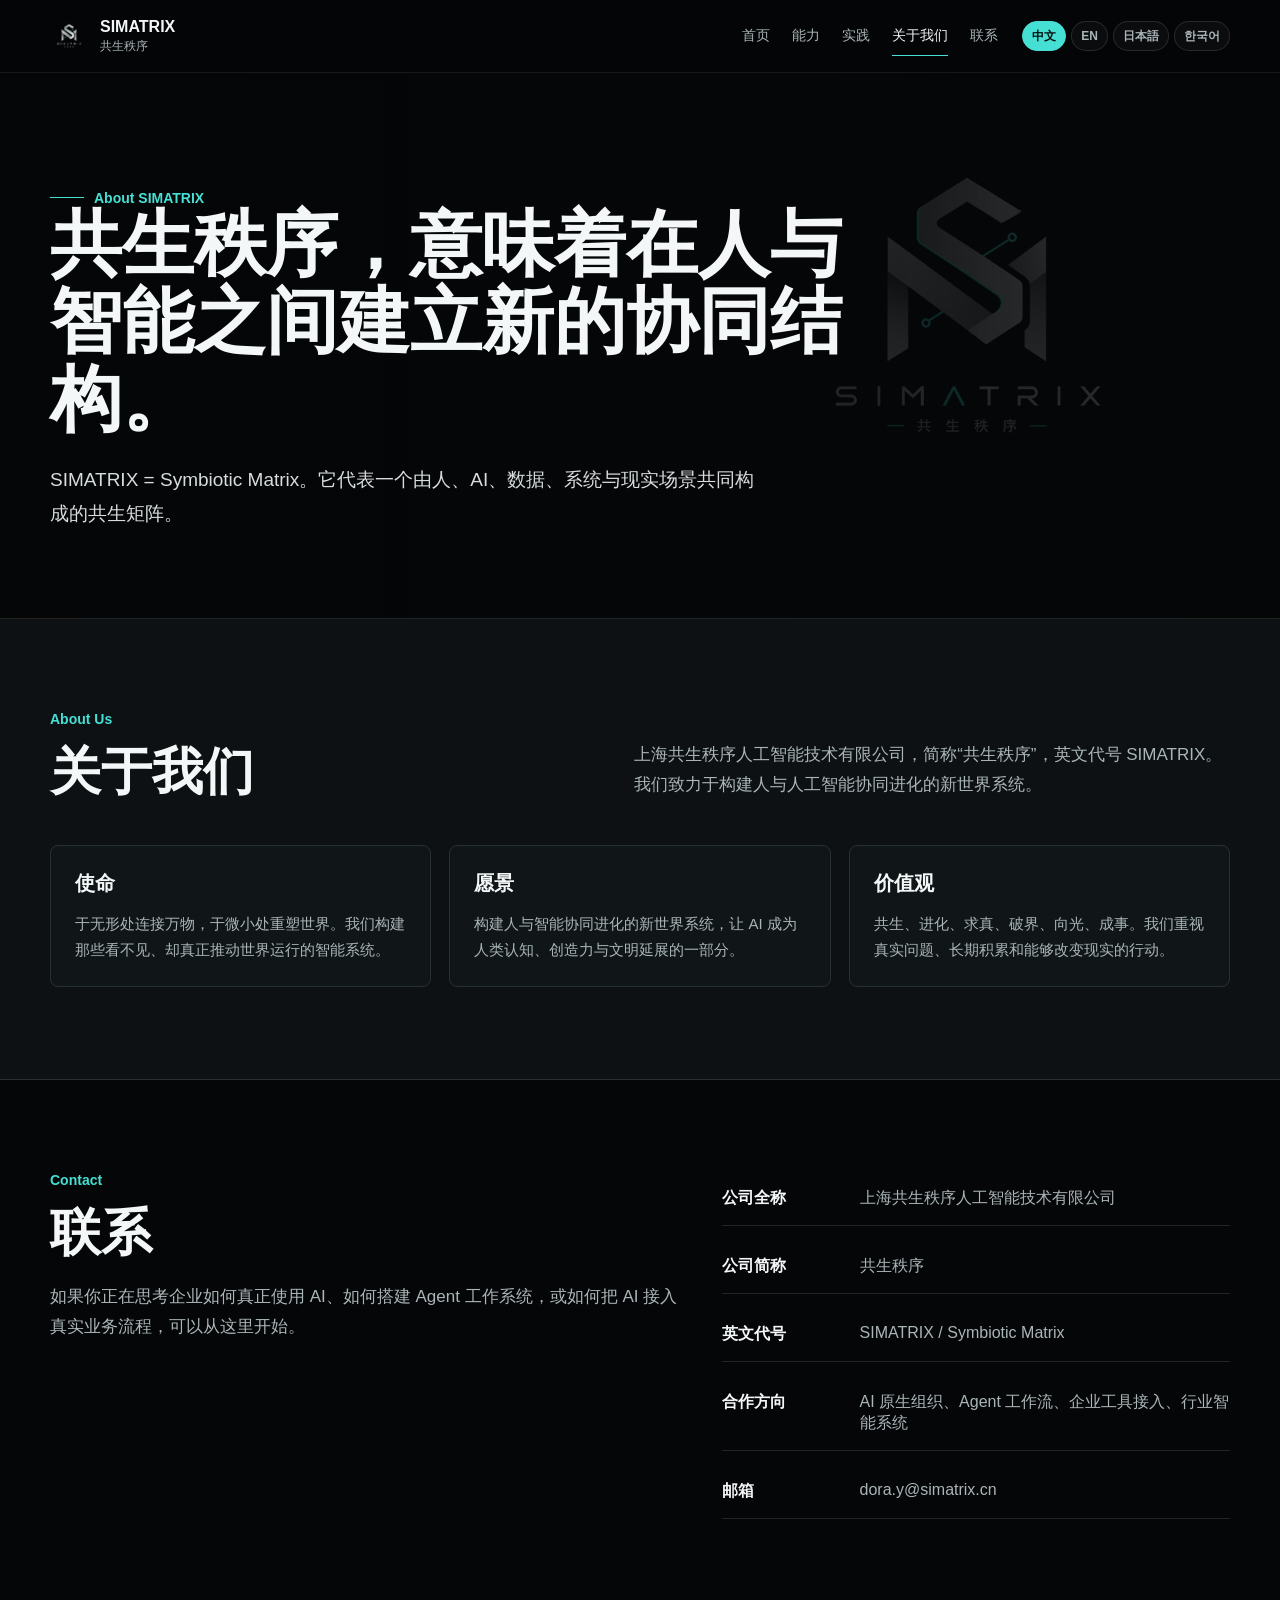
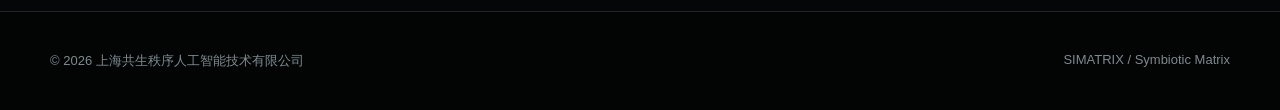
==== about.html @ 95277b28 "feat: initial SIMATRIX official site" ====
<!doctype html>
<html lang="zh-CN">
<head>
  <meta charset="utf-8">
  <meta name="viewport" content="width=device-width, initial-scale=1">
  <title>关于我们 | SIMATRIX 共生秩序</title>
  <meta name="description" content="上海共生秩序人工智能技术有限公司，SIMATRIX，构建人与智能协同进化系统。">
  <link rel="stylesheet" href="styles.css">
</head>
<body>
  <header class="site-header">
    <nav class="nav" aria-label="主导航">
      <a class="brand" href="index.html"><img class="brand-mark" src="assets/simatrix-logo.png" alt="SIMATRIX Logo"><span class="brand-name"><strong>SIMATRIX</strong><span>共生秩序</span></span></a>
      <button class="nav-toggle" type="button" aria-label="打开导航" aria-expanded="false">☰</button>
      <div class="nav-links"><a href="index.html">首页</a><a href="capabilities.html">能力</a><a href="work.html">实践</a><a class="active" href="about.html#about">关于我们</a><a href="about.html#contact">联系</a><div class="lang-switch" aria-label="语言切换"><button type="button" data-lang="zh" class="active">中文</button><button type="button" data-lang="en">EN</button><button type="button" data-lang="ja">日本語</button><button type="button" data-lang="ko">한국어</button></div></div>
    </nav>
  </header>

  <main>
    <section class="page-hero">
      <div class="section-inner">
        <div class="eyebrow">About SIMATRIX</div>
        <h1>共生秩序，意味着在人与智能之间建立新的协同结构。</h1>
        <p>SIMATRIX = Symbiotic Matrix。它代表一个由人、AI、数据、系统与现实场景共同构成的共生矩阵。</p>
      </div>
    </section>

    <section class="section band-dark" id="about">
      <div class="section-inner">
        <div class="section-head">
          <div>
            <div class="section-kicker">About Us</div>
            <h2>关于我们</h2>
          </div>
          <p class="section-lead">上海共生秩序人工智能技术有限公司，简称“共生秩序”，英文代号 SIMATRIX。我们致力于构建人与人工智能协同进化的新世界系统。</p>
        </div>
        <div class="grid-3">
          <article class="card">
            <h3>使命</h3>
            <p>于无形处连接万物，于微小处重塑世界。我们构建那些看不见、却真正推动世界运行的智能系统。</p>
          </article>
          <article class="card">
            <h3>愿景</h3>
            <p>构建人与智能协同进化的新世界系统，让 AI 成为人类认知、创造力与文明延展的一部分。</p>
          </article>
          <article class="card">
            <h3>价值观</h3>
            <p>共生、进化、求真、破界、向光、成事。我们重视真实问题、长期积累和能够改变现实的行动。</p>
          </article>
        </div>
      </div>
    </section>

    <section class="section" id="contact">
      <div class="section-inner contact-panel">
        <div>
          <div class="section-kicker">Contact</div>
          <h2>联系</h2>
          <p class="section-lead" style="margin-top: 20px;">如果你正在思考企业如何真正使用 AI、如何搭建 Agent 工作系统，或如何把 AI 接入真实业务流程，可以从这里开始。</p>
        </div>
        <div class="info-list">
          <div class="info-line"><strong>公司全称</strong><span>上海共生秩序人工智能技术有限公司</span></div>
          <div class="info-line"><strong>公司简称</strong><span>共生秩序</span></div>
          <div class="info-line"><strong>英文代号</strong><span>SIMATRIX / Symbiotic Matrix</span></div>
          <div class="info-line"><strong>合作方向</strong><span>AI 原生组织、Agent 工作流、企业工具接入、行业智能系统</span></div>
          <div class="info-line"><strong>邮箱</strong><span><a href="mailto:dora.y@simatrix.cn">dora.y@simatrix.cn</a></span></div>
        </div>
      </div>
    </section>
  </main>

  <footer class="site-footer"><div class="footer-inner"><span>© 2026 上海共生秩序人工智能技术有限公司</span><span>SIMATRIX / Symbiotic Matrix</span></div></footer>
  <script src="script.js"></script>
</body>
</html>
---- styles.css ----
:root {
  color-scheme: dark;
  --bg: #050607;
  --bg-soft: #0d1113;
  --panel: #11171a;
  --panel-line: #263036;
  --text: #f4f7f7;
  --muted: #aab5b8;
  --subtle: #7d8b90;
  --cyan: #45e0d3;
  --silver: #d7dcde;
  --warm: #c7bba4;
  --line: rgba(255, 255, 255, 0.12);
  --max: 1180px;
  font-family: Inter, "SF Pro Display", "PingFang SC", "Microsoft YaHei", Arial, sans-serif;
}

* {
  box-sizing: border-box;
}

html {
  scroll-behavior: smooth;
}

#about,
#contact {
  scroll-margin-top: 72px;
}

body {
  margin: 0;
  background: var(--bg);
  color: var(--text);
}

a {
  color: inherit;
  text-decoration: none;
}

img {
  max-width: 100%;
  display: block;
}

.site-header {
  position: fixed;
  inset: 0 0 auto 0;
  z-index: 20;
  border-bottom: 1px solid rgba(255, 255, 255, 0.08);
  background: rgba(5, 6, 7, 0.78);
  backdrop-filter: blur(18px);
}

.nav {
  width: min(var(--max), calc(100% - 40px));
  margin: 0 auto;
  min-height: 72px;
  display: flex;
  align-items: center;
  justify-content: space-between;
  gap: 24px;
}

.brand {
  display: flex;
  align-items: center;
  gap: 12px;
  min-width: 0;
}

.brand-mark {
  width: 38px;
  height: 38px;
  object-fit: cover;
  border-radius: 6px;
}

.brand-name {
  display: grid;
  gap: 2px;
}

.brand-name strong {
  font-size: 16px;
  font-weight: 700;
}

.brand-name span {
  font-size: 12px;
  color: var(--muted);
}

.nav-links {
  display: flex;
  align-items: center;
  gap: 22px;
  color: var(--muted);
  font-size: 14px;
}

.nav-links a {
  padding: 10px 0;
  border-bottom: 1px solid transparent;
}

.nav-links a:hover,
.nav-links a.active {
  color: var(--text);
  border-color: var(--cyan);
}

.lang-switch {
  display: inline-flex;
  align-items: center;
  gap: 5px;
  margin-left: 2px;
}

.lang-switch button {
  min-width: 34px;
  min-height: 30px;
  padding: 0 9px;
  border: 1px solid var(--line);
  border-radius: 999px;
  background: rgba(255, 255, 255, 0.03);
  color: var(--muted);
  font: inherit;
  font-size: 12px;
  font-weight: 650;
  cursor: pointer;
}

.lang-switch button:hover,
.lang-switch button.active {
  border-color: var(--cyan);
  background: var(--cyan);
  color: #02110f;
}

.nav-toggle {
  display: none;
  width: 42px;
  height: 42px;
  border: 1px solid var(--line);
  border-radius: 8px;
  background: transparent;
  color: var(--text);
  font-size: 22px;
}

.hero {
  min-height: 92vh;
  position: relative;
  display: grid;
  align-items: center;
  overflow: hidden;
  border-bottom: 1px solid var(--line);
}

.hero::before {
  content: "";
  position: absolute;
  inset: 0;
  background-image:
    linear-gradient(rgba(69, 224, 211, 0.08) 1px, transparent 1px),
    linear-gradient(90deg, rgba(69, 224, 211, 0.08) 1px, transparent 1px);
  background-size: 72px 72px;
  mask-image: linear-gradient(to bottom, transparent, black 18%, black 70%, transparent);
}

.hero::after {
  content: "";
  position: absolute;
  inset: 72px 0 0 0;
  background:
    linear-gradient(90deg, rgba(5, 6, 7, 0.96) 0%, rgba(5, 6, 7, 0.74) 42%, rgba(5, 6, 7, 0.96) 100%),
    url("assets/simatrix-logo.png") center right 10% / min(560px, 58vw) no-repeat;
  opacity: 0.92;
}

.hero-inner {
  position: relative;
  z-index: 1;
  width: min(var(--max), calc(100% - 40px));
  margin: 88px auto 0;
  padding: 90px 0 84px;
}

.eyebrow {
  display: inline-flex;
  align-items: center;
  gap: 10px;
  color: var(--cyan);
  font-size: 14px;
  font-weight: 650;
}

.eyebrow::before {
  content: "";
  width: 34px;
  height: 1px;
  background: var(--cyan);
}

h1,
h2,
h3,
p {
  margin: 0;
}

.hero h1 {
  margin-top: 24px;
  max-width: 760px;
  font-size: clamp(42px, 7vw, 88px);
  line-height: 1.02;
  font-weight: 760;
}

.hero-copy {
  margin-top: 28px;
  max-width: 680px;
  color: var(--silver);
  font-size: clamp(17px, 2vw, 22px);
  line-height: 1.72;
}

.hero-actions {
  margin-top: 38px;
  display: flex;
  flex-wrap: wrap;
  gap: 14px;
}

.button {
  display: inline-flex;
  align-items: center;
  justify-content: center;
  min-height: 46px;
  padding: 0 18px;
  border-radius: 8px;
  border: 1px solid var(--line);
  font-weight: 650;
  white-space: nowrap;
}

.button.primary {
  background: var(--cyan);
  border-color: var(--cyan);
  color: #02110f;
}

.button.secondary {
  color: var(--text);
  background: rgba(255, 255, 255, 0.04);
}

.section {
  border-bottom: 1px solid var(--line);
}

.section-inner {
  width: min(var(--max), calc(100% - 40px));
  margin: 0 auto;
  padding: 92px 0;
}

.section-head {
  display: grid;
  grid-template-columns: minmax(0, 0.9fr) minmax(280px, 1fr);
  gap: 48px;
  align-items: end;
  margin-bottom: 44px;
}

.section-kicker {
  color: var(--cyan);
  font-size: 14px;
  font-weight: 700;
  margin-bottom: 16px;
}

.section h2 {
  font-size: clamp(30px, 4vw, 52px);
  line-height: 1.12;
}

.section-lead {
  color: var(--muted);
  font-size: 17px;
  line-height: 1.78;
}

.band-dark {
  background: var(--bg-soft);
}

.grid-3,
.grid-4,
.grid-2 {
  display: grid;
  gap: 18px;
}

.grid-3 {
  grid-template-columns: repeat(3, minmax(0, 1fr));
}

.grid-4 {
  grid-template-columns: repeat(4, minmax(0, 1fr));
}

.grid-2 {
  grid-template-columns: repeat(2, minmax(0, 1fr));
}

.card {
  border: 1px solid var(--panel-line);
  border-radius: 8px;
  background: rgba(17, 23, 26, 0.84);
  padding: 24px;
}

.card-number {
  color: var(--cyan);
  font-size: 13px;
  font-weight: 760;
  margin-bottom: 20px;
}

.card h3 {
  font-size: 20px;
  line-height: 1.35;
  margin-bottom: 14px;
}

.card p,
.card li {
  color: var(--muted);
  line-height: 1.72;
  font-size: 15px;
}

.card ul {
  margin: 0;
  padding-left: 18px;
}

.capability-row {
  display: grid;
  grid-template-columns: 180px minmax(0, 1fr) minmax(260px, 0.72fr);
  gap: 28px;
  padding: 28px 0;
  border-top: 1px solid var(--line);
}

.capability-row:last-child {
  border-bottom: 1px solid var(--line);
}

.capability-row strong {
  color: var(--cyan);
  font-size: 14px;
}

.capability-row h3 {
  font-size: 24px;
}

.capability-row p {
  color: var(--muted);
  line-height: 1.75;
}

.quote-band {
  background: #e7ebe9;
  color: #101516;
}

.quote-band .section-inner {
  padding: 74px 0;
}

.quote {
  max-width: 920px;
  font-size: clamp(28px, 4.5vw, 58px);
  line-height: 1.18;
  font-weight: 760;
}

.quote-caption {
  margin-top: 24px;
  color: #4d5b5d;
}

.timeline {
  display: grid;
  gap: 0;
  border-top: 1px solid var(--line);
}

.timeline-item {
  display: grid;
  grid-template-columns: 220px minmax(0, 1fr);
  gap: 32px;
  padding: 28px 0;
  border-bottom: 1px solid var(--line);
}

.timeline-item span {
  color: var(--cyan);
  font-weight: 760;
}

.timeline-item p {
  color: var(--muted);
  line-height: 1.75;
}

.page-hero {
  padding-top: 72px;
  border-bottom: 1px solid var(--line);
  background:
    linear-gradient(90deg, rgba(5, 6, 7, 0.96), rgba(5, 6, 7, 0.82)),
    url("assets/simatrix-logo.png") center right 12% / min(420px, 50vw) no-repeat;
}

.page-hero .section-inner {
  padding: 112px 0 88px;
}

.page-hero h1 {
  max-width: 800px;
  font-size: clamp(38px, 6vw, 72px);
  line-height: 1.08;
}

.page-hero p {
  max-width: 720px;
  margin-top: 24px;
  color: var(--silver);
  font-size: 19px;
  line-height: 1.78;
}

.contact-panel {
  display: grid;
  grid-template-columns: minmax(0, 1fr) minmax(320px, 0.8fr);
  gap: 36px;
  align-items: start;
}

.info-list {
  display: grid;
  gap: 14px;
}

.info-line {
  display: grid;
  grid-template-columns: 120px minmax(0, 1fr);
  gap: 18px;
  padding: 16px 0;
  border-bottom: 1px solid var(--line);
  color: var(--muted);
}

.info-line strong {
  color: var(--text);
}

.site-footer {
  background: #030404;
}

.footer-inner {
  width: min(var(--max), calc(100% - 40px));
  margin: 0 auto;
  padding: 40px 0;
  display: flex;
  justify-content: space-between;
  gap: 24px;
  color: var(--subtle);
  font-size: 13px;
}

@media (max-width: 900px) {
  .nav-links {
    position: absolute;
    top: 72px;
    left: 0;
    right: 0;
    display: none;
    flex-direction: column;
    align-items: stretch;
    gap: 0;
    padding: 14px 20px 20px;
    background: rgba(5, 6, 7, 0.96);
    border-bottom: 1px solid var(--line);
  }

  .nav-links.open {
    display: flex;
  }

  .nav-links a {
    padding: 14px 0;
  }

  .lang-switch {
    margin: 12px 0 0;
    padding-top: 14px;
    border-top: 1px solid var(--line);
  }

  .lang-switch button {
    flex: 1;
  }

  .nav-toggle {
    display: inline-grid;
    place-items: center;
  }

  .hero::after,
  .page-hero {
    background:
      linear-gradient(90deg, rgba(5, 6, 7, 0.96), rgba(5, 6, 7, 0.84)),
      url("assets/simatrix-logo.png") center 28% / min(440px, 86vw) no-repeat;
  }

  .section-head,
  .contact-panel {
    grid-template-columns: 1fr;
  }

  .grid-4,
  .grid-3,
  .grid-2 {
    grid-template-columns: 1fr;
  }

  .capability-row,
  .timeline-item {
    grid-template-columns: 1fr;
    gap: 12px;
  }
}

@media (max-width: 560px) {
  .nav {
    width: min(var(--max), calc(100% - 28px));
  }

  .brand-name span {
    display: none;
  }

  .hero-inner,
  .section-inner,
  .footer-inner {
    width: min(var(--max), calc(100% - 28px));
  }

  .hero-inner {
    padding: 72px 0 64px;
  }

  .section-inner {
    padding: 68px 0;
  }

  .info-line {
    grid-template-columns: 1fr;
    gap: 6px;
  }

  .footer-inner {
    flex-direction: column;
  }
}
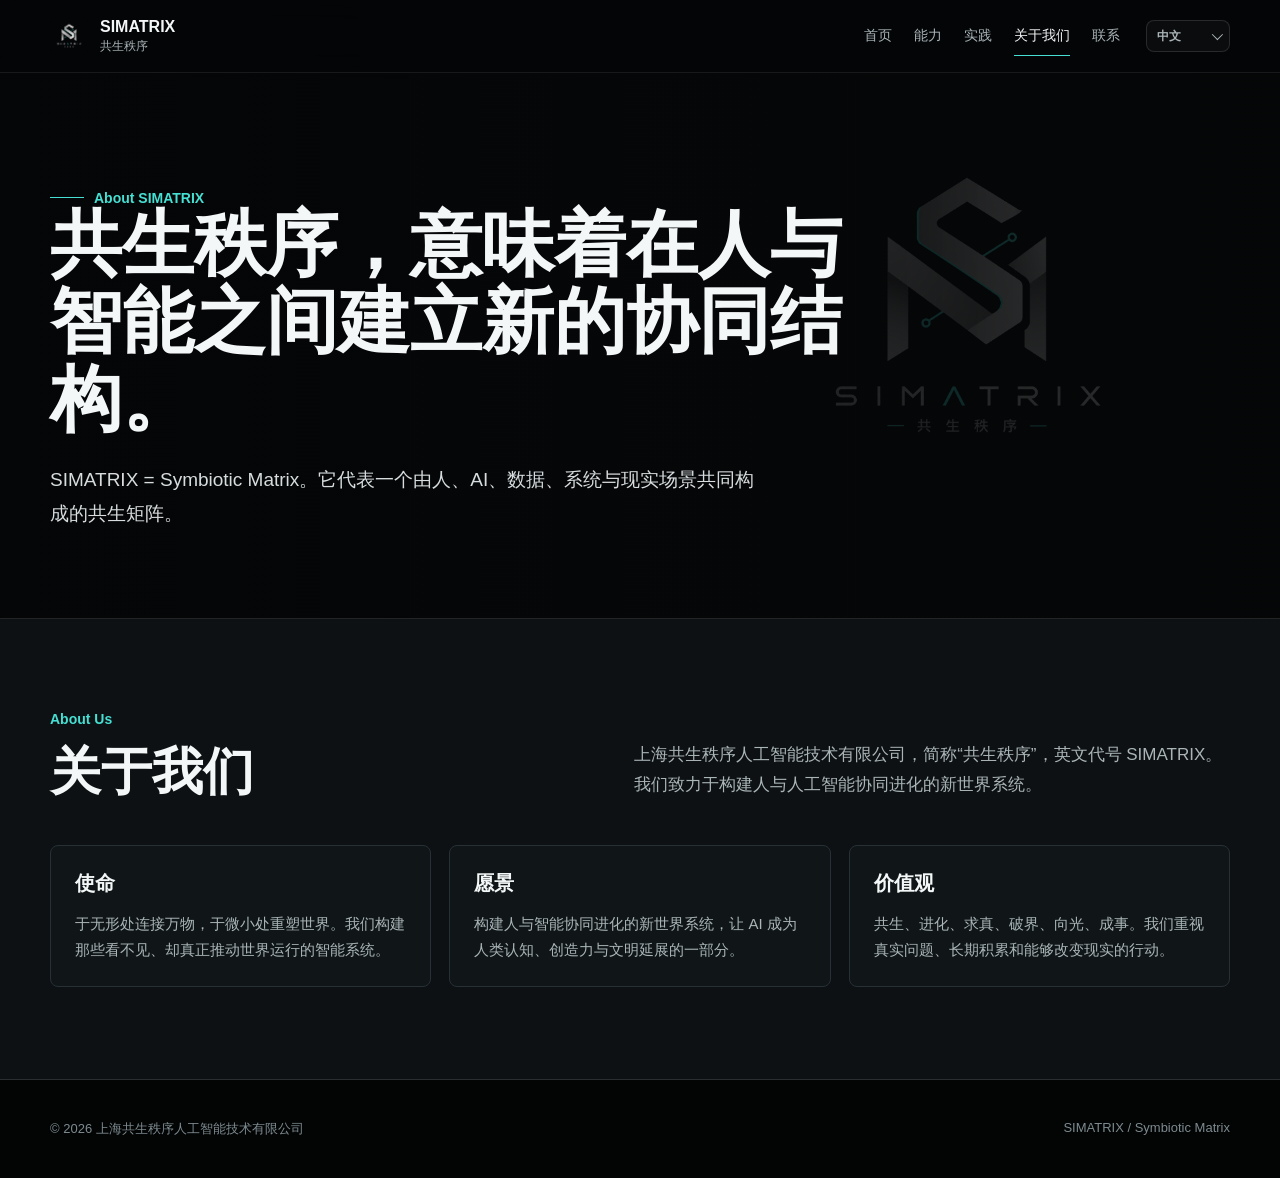
==== commit 0ae2de2f: "feat: split contact page and add language dropdown" ====
--- a/about.html
+++ b/about.html
@@ -12,7 +12,7 @@
     <nav class="nav" aria-label="主导航">
       <a class="brand" href="index.html"><img class="brand-mark" src="assets/simatrix-logo.png" alt="SIMATRIX Logo"><span class="brand-name"><strong>SIMATRIX</strong><span>共生秩序</span></span></a>
       <button class="nav-toggle" type="button" aria-label="打开导航" aria-expanded="false">☰</button>
-      <div class="nav-links"><a href="index.html">首页</a><a href="capabilities.html">能力</a><a href="work.html">实践</a><a class="active" href="about.html#about">关于我们</a><a href="about.html#contact">联系</a><div class="lang-switch" aria-label="语言切换"><button type="button" data-lang="zh" class="active">中文</button><button type="button" data-lang="en">EN</button><button type="button" data-lang="ja">日本語</button><button type="button" data-lang="ko">한국어</button></div></div>
+      <div class="nav-links"><a href="index.html">首页</a><a href="capabilities.html">能力</a><a href="work.html">实践</a><a class="active" href="about.html">关于我们</a><a href="contact.html">联系</a><div class="lang-switch" aria-label="语言切换"><select aria-label="语言切换"><option value="zh">中文</option><option value="en">English</option><option value="ja">日本語</option><option value="ko">한국어</option></select></div></div>
     </nav>
   </header>
 
@@ -51,22 +51,6 @@
       </div>
     </section>
 
-    <section class="section" id="contact">
-      <div class="section-inner contact-panel">
-        <div>
-          <div class="section-kicker">Contact</div>
-          <h2>联系</h2>
-          <p class="section-lead" style="margin-top: 20px;">如果你正在思考企业如何真正使用 AI、如何搭建 Agent 工作系统，或如何把 AI 接入真实业务流程，可以从这里开始。</p>
-        </div>
-        <div class="info-list">
-          <div class="info-line"><strong>公司全称</strong><span>上海共生秩序人工智能技术有限公司</span></div>
-          <div class="info-line"><strong>公司简称</strong><span>共生秩序</span></div>
-          <div class="info-line"><strong>英文代号</strong><span>SIMATRIX / Symbiotic Matrix</span></div>
-          <div class="info-line"><strong>合作方向</strong><span>AI 原生组织、Agent 工作流、企业工具接入、行业智能系统</span></div>
-          <div class="info-line"><strong>邮箱</strong><span><a href="mailto:dora.y@simatrix.cn">dora.y@simatrix.cn</a></span></div>
-        </div>
-      </div>
-    </section>
   </main>
 
   <footer class="site-footer"><div class="footer-inner"><span>© 2026 上海共生秩序人工智能技术有限公司</span><span>SIMATRIX / Symbiotic Matrix</span></div></footer>
--- a/styles.css
+++ b/styles.css
@@ -112,31 +112,45 @@
 }
 
 .lang-switch {
+  position: relative;
   display: inline-flex;
   align-items: center;
-  gap: 5px;
-  margin-left: 2px;
-}
-
-.lang-switch button {
-  min-width: 34px;
-  min-height: 30px;
-  padding: 0 9px;
+  margin-left: 4px;
+}
+
+.lang-switch select {
+  min-height: 32px;
+  max-width: 112px;
+  padding: 0 28px 0 10px;
   border: 1px solid var(--line);
-  border-radius: 999px;
+  border-radius: 8px;
   background: rgba(255, 255, 255, 0.03);
   color: var(--muted);
   font: inherit;
   font-size: 12px;
   font-weight: 650;
   cursor: pointer;
-}
-
-.lang-switch button:hover,
-.lang-switch button.active {
+  appearance: none;
+}
+
+.lang-switch::after {
+  content: "";
+  position: absolute;
+  right: 10px;
+  width: 7px;
+  height: 7px;
+  border-right: 1px solid currentColor;
+  border-bottom: 1px solid currentColor;
+  color: var(--muted);
+  pointer-events: none;
+  transform: rotate(45deg) translateY(-2px);
+}
+
+.lang-switch select:hover,
+.lang-switch select:focus {
   border-color: var(--cyan);
-  background: var(--cyan);
-  color: #02110f;
+  color: var(--text);
+  outline: none;
 }
 
 .nav-toggle {
@@ -514,8 +528,9 @@
     border-top: 1px solid var(--line);
   }
 
-  .lang-switch button {
-    flex: 1;
+  .lang-switch select {
+    width: 100%;
+    max-width: none;
   }
 
   .nav-toggle {
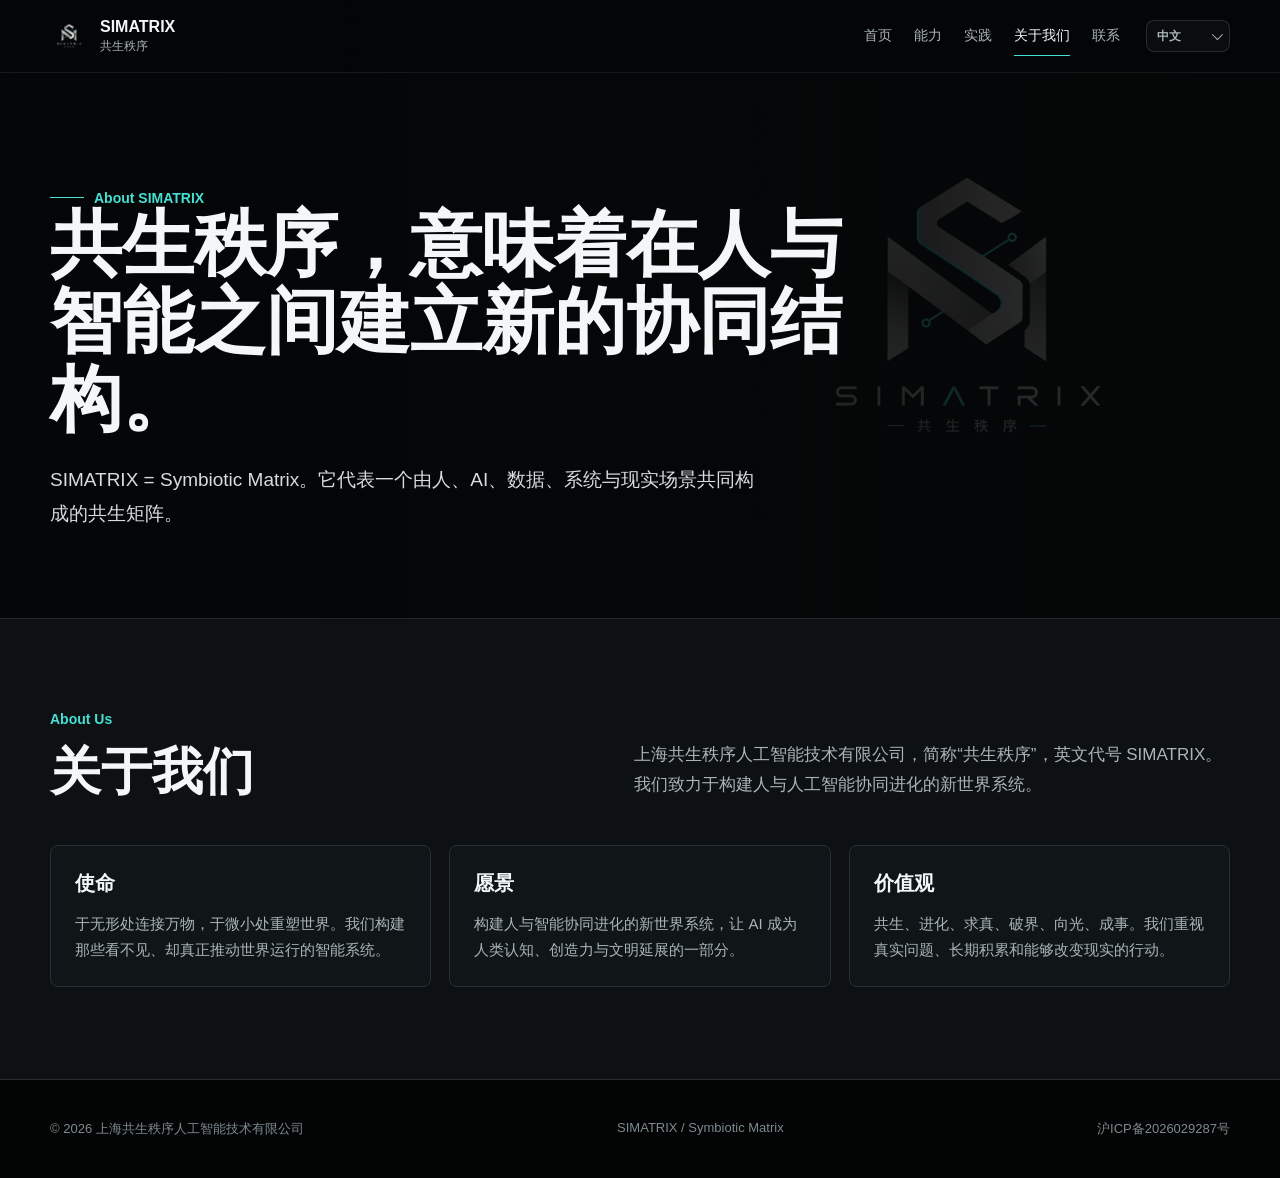
==== commit 369ea150: "fix: 修复官网 ICP 备案页脚多语言覆盖" ====
--- a/about.html
+++ b/about.html
@@ -53,7 +53,7 @@
 
   </main>
 
-  <footer class="site-footer"><div class="footer-inner"><span>© 2026 上海共生秩序人工智能技术有限公司</span><span>SIMATRIX / Symbiotic Matrix</span></div></footer>
+  <footer class="site-footer"><div class="footer-inner"><span class="footer-copyright">© 2026 上海共生秩序人工智能技术有限公司</span><span class="footer-tagline">SIMATRIX / Symbiotic Matrix</span><a class="icp-link" href="https://beian.miit.gov.cn/" target="_blank" rel="noopener noreferrer">沪ICP备2026029287号</a></div></footer>
   <script src="script.js"></script>
 </body>
 </html>
--- a/styles.css
+++ b/styles.css
@@ -460,15 +460,14 @@
 }
 
 .contact-panel {
-  display: grid;
-  grid-template-columns: minmax(0, 1fr) minmax(320px, 0.8fr);
-  gap: 36px;
-  align-items: start;
+  display: block;
 }
 
 .info-list {
   display: grid;
   gap: 14px;
+  width: min(760px, 100%);
+  margin-left: auto;
 }
 
 .info-line {
@@ -497,6 +496,17 @@
   gap: 24px;
   color: var(--subtle);
   font-size: 13px;
+}
+
+.icp-link {
+  color: inherit;
+  text-decoration: none;
+}
+
+.icp-link:hover,
+.icp-link:focus-visible {
+  color: var(--text);
+  text-decoration: underline;
 }
 
 @media (max-width: 900px) {
@@ -545,8 +555,7 @@
       url("assets/simatrix-logo.png") center 28% / min(440px, 86vw) no-repeat;
   }
 
-  .section-head,
-  .contact-panel {
+  .section-head {
     grid-template-columns: 1fr;
   }
 
@@ -591,6 +600,10 @@
     gap: 6px;
   }
 
+  .info-list {
+    margin-left: 0;
+  }
+
   .footer-inner {
     flex-direction: column;
   }
